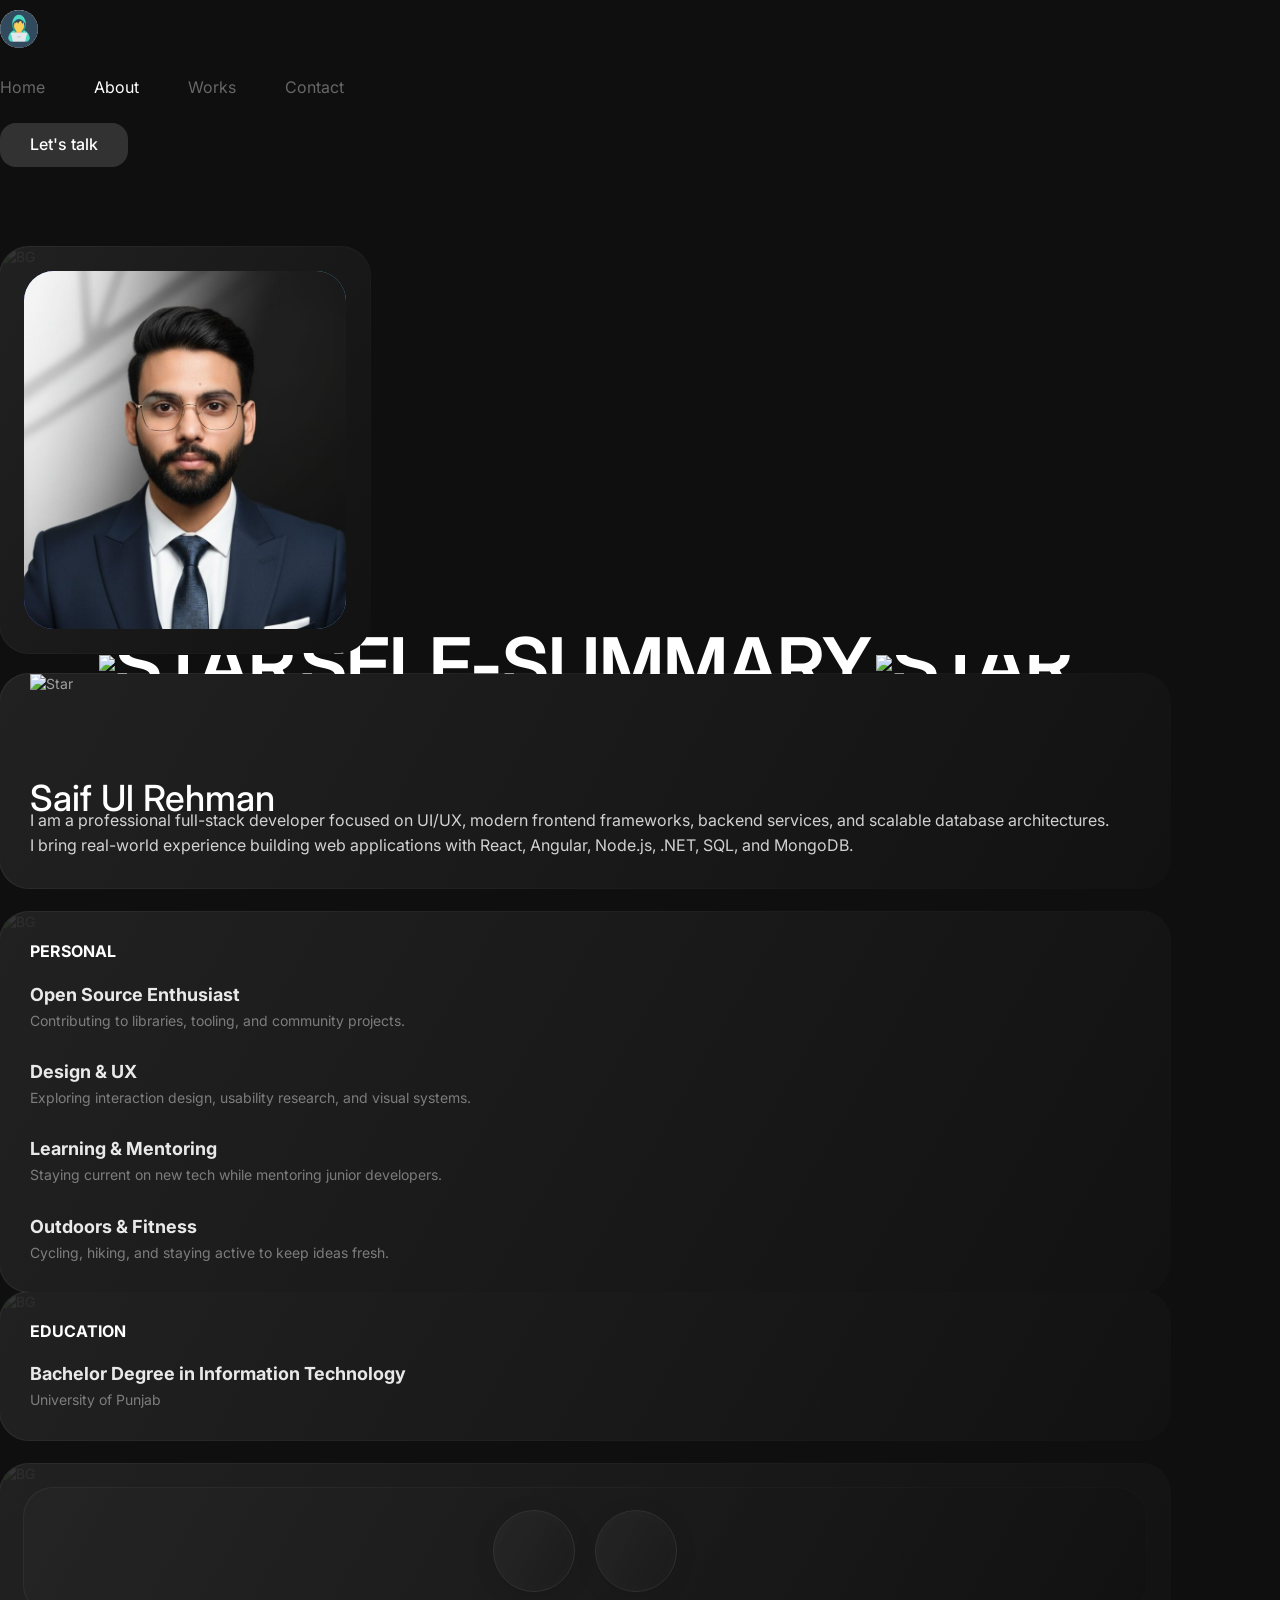
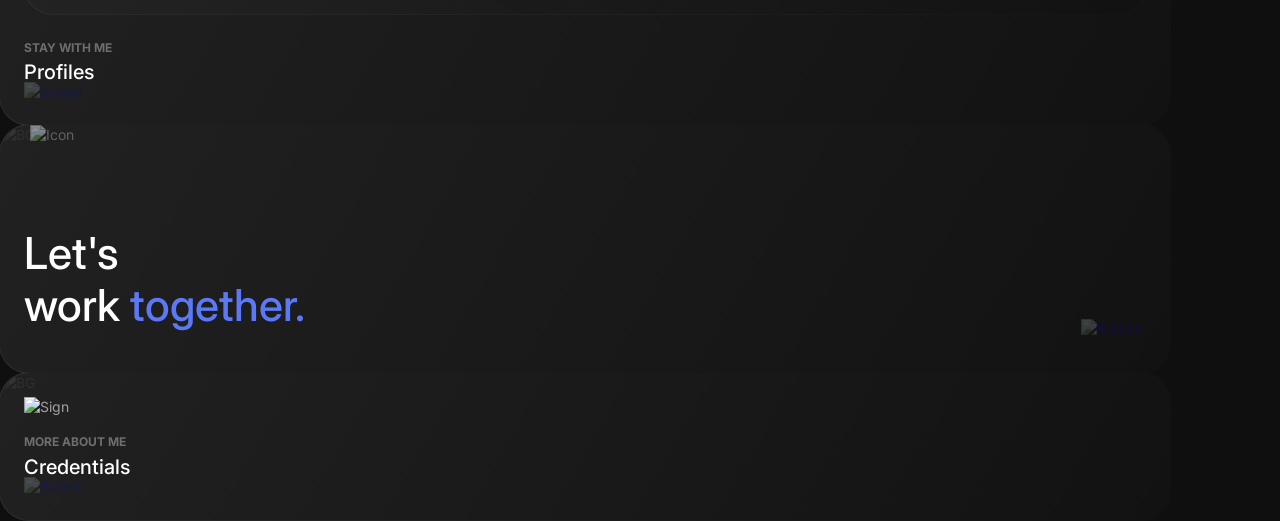
==== about.html @ c27de616 "initial" ====
<!DOCTYPE html>
<html lang="en">

<!-- Mirrored from wpriverthemes.com/landing/gridx-html/about.html by HTTrack Website Copier/3.x [XR&CO'2014], Mon, 02 Feb 2026 19:20:03 GMT -->
<head>
    <meta charset="UTF-8">
    <meta http-equiv="X-UA-Compatible" content="IE=edge">
    <meta name="viewport" content="width=device-width, initial-scale=1.0">
    <title>Gridx - Personal Portfolio HTML Template</title>

    <!-- Fonts -->
    <link rel="preconnect" href="https://fonts.googleapis.com/">
    <link rel="preconnect" href="https://fonts.gstatic.com/" crossorigin>
    <link href="https://fonts.googleapis.com/css2?family=Inter:wght@100;200;300;400;500;600;700;800&amp;display=swap" rel="stylesheet">

    <link rel="stylesheet" href="../../../cdn.jsdelivr.net/gh/iconoir-icons/iconoir%40main/css/iconoir.css">

    <link rel="stylesheet" href="assets/css/bootstrap.min.css">
    <link rel="stylesheet" href="assets/css/aos.css">

    <link rel="stylesheet" href="assets/css/style.css">
</head>
<body>

    <main class="main-aboutpage">

        <!-- Header -->
        <header class="header-area">
            <div class="container">
                <div class="gx-row d-flex align-items-center justify-content-between">
                         <a href="index.html" class="logo">
                        <img src="assets/images/hacker.jpg" style="height: 38px ;width: 38px; border-radius: 50%;" alt="Logo">
                    </a>

                    <nav class="navbar">
                        <ul class="menu">
                            <li><a href="index.html">Home</a></li>
                            <li class="active"><a href="about.html">About</a></li>
                            <li><a href="works.html">Works</a></li>
                            <li><a href="contact.html">Contact</a></li>
                        </ul>
                        <a href="contact.html" class="theme-btn">Let's talk</a>
                    </nav>

                    <a href="contact.html" class="theme-btn">Let's talk</a>

                    <div class="show-menu">
                        <span></span>
                        <span></span>
                        <span></span>
                    </div>
                </div>
            </div>
        </header>

        <!-- About -->
        <section class="about-area">
            <div class="container">
                <div class="d-flex about-me-wrap align-items-start gap-24">
                    <div data-aos="zoom-in">
                        <div class="about-image-box shadow-box">
                            <img src="assets/images/bg1.png" alt="BG" class="bg-img">
                            <div class="image-inner">
                                <img src="assets/images/WhatsApp Image 2026-01-04 at 11.08.09 PM.jpeg" alt="About Me">
                            </div>
                        </div>
                    </div>

                    <div class="about-details" data-aos="zoom-in">
                        <h1 class="section-heading" data-aos="fade-up"><img src="assets/images/star-2.png" alt="Star"> Self-summary <img src="assets/images/star-2.png" alt="Star"></h1>
                        <div class="about-details-inner shadow-box">
                            <img src="assets/images/icon2.png" alt="Star">
                            <h1>Saif Ul Rehman</h1>
                            <p>I am a professional full-stack developer focused on UI/UX, modern frontend frameworks, backend services, and scalable database architectures. I bring real-world experience building web applications with React, Angular, Node.js, .NET, SQL, and MongoDB.</p>
                        </div>

                    </div>
                </div>

                <div class="row mt-24">
                    <div class="col-md-6" data-aos="zoom-in">
                        <div class="about-edc-exp about-personal shadow-box">
                            <img src="assets/images/bg1.png" alt="BG" class="bg-img">
                            <h3>PERSONAL</h3>

                            <ul>
                                <li>
                                    <h2>Open Source Enthusiast</h2>
                                    <p class="type">Contributing to libraries, tooling, and community projects.</p>
                                </li>
                                <li>
                                    <h2>Design &amp; UX</h2>
                                    <p class="type">Exploring interaction design, usability research, and visual systems.</p>
                                </li>
                                <li>
                                    <h2>Learning &amp; Mentoring</h2>
                                    <p class="type">Staying current on new tech while mentoring junior developers.</p>
                                </li>
                                <li>
                                    <h2>Outdoors &amp; Fitness</h2>
                                    <p class="type">Cycling, hiking, and staying active to keep ideas fresh.</p>
                                </li>
                            </ul>
                        </div>
                    </div>
                    <div class="col-md-6" data-aos="zoom-in">
                        <div class="about-edc-exp about-education shadow-box">
                            <img src="assets/images/bg1.png" alt="BG" class="bg-img">
                            <h3>EDUCATION</h3>

                            <ul>
                                <li>
                                    <h2>Bachelor Degree in Information Technology</h2>
                                    <p class="type">University of Punjab</p>
                                </li>
                                
                            </ul>
                        </div>
                    </div>
                </div>

                <div class="row mt-24">
                    <div class="col-md-12">
                        <div class="d-flex profile-contact-credentials-wrap gap-24">

                           <div data-aos="zoom-in">
                                <div class="about-profile-box info-box shadow-box h-full">
                                    <img src="assets/images/bg1.png" alt="BG" class="bg-img">
                                    <div class="inner-profile-icons shadow-box">
                                        <a href="https://www.linkedin.com/in/saif-ul-rehman777/" target="_blank" rel="noopener noreferrer" aria-label="LinkedIn">
                                            <i class="iconoir-linkedin"></i>
                                        </a>
                                        <a href="https://github.com/saifulrehman" target="_blank" rel="noopener noreferrer" aria-label="GitHub">
                                            <i class="iconoir-github"></i>
                                        </a>
                                    </div>
                                    <div class="d-flex align-items-center justify-content-between">
                                        <div class="infos">
                                            <h4>Stay with me</h4>
                                            <h1>Profiles</h1>
                                        </div>
    
                                        <a href="contact.html" class="about-btn">
                                            <img src="assets/images/icon.svg" alt="Button">
                                        </a>
    
                                    </div>
                                </div>
                            </div>

                            <div data-aos="zoom-in" class="flex-1">
                                <div class="about-contact-box info-box shadow-box">
                                    <a class="overlay-link" href="contact.html"></a>
                                    <img src="assets/images/bg1.png" alt="BG" class="bg-img">
                                    <img src="assets/images/icon2.png" alt="Icon" class="star-icon">
                                    <h1>Let's <br>work <span>together.</span></h1>
                                    <a href="contact.html" class="about-btn">
                                        <img src="assets/images/icon.svg" alt="Button">
                                    </a>
                                </div>
                            </div>

                            <div data-aos="zoom-in" class="h-full">
                                <div class="about-crenditials-box info-box shadow-box">
                                    <a class="overlay-link" href="credentials.html"></a>
                                    <img src="assets/images/bg1.png" alt="BG" class="bg-img">
                                    <img src="assets/images/sign.png" alt="Sign">
                                    <div class="d-flex align-items-center justify-content-between">
                                        <div class="infos">
                                            <h4>more about me</h4>
                                            <h1>Credentials</h1>
                                        </div>
    
                                        <a href="credentials.html" class="about-btn">
                                            <img src="assets/images/icon.svg" alt="Button">
                                        </a>
    
                                    </div>
                                </div>
                            </div>

                        </div>
                    </div>
                </div>
            </div>
        </section>
    </main>
    

    <script src="assets/js/jquery-3.6.4.js"></script>
    <script src="assets/js/bootstrap.bundle.min.js"></script>
    <script src="assets/js/aos.js"></script>
    <script src="assets/js/main.js"></script>
</body>
</html>
---- assets/css/style.css ----
/* 
    -- Table of Content --

    * # Preloader
    * # Margin
    * # InfoBox
    * # Breadcrumb
    * # Header
    * # About
    * # Project
    * # Project Details
    * # Credentials
    * # Service
    * # Blog
    * # Contact
    * # Footer
    * Responsive

*/
:root {
    --primary_color: #5B78F6;
    --dark: #323232;
}
*,*::before,*::after {
    margin: 0;
    padding: 0;
    box-sizing: border-box;
}

body {
    font-family: 'Inter', sans-serif;
    font-size: 14px;
    scroll-behavior: smooth;
    color: #9f9f9f;
    background: #0F0F0F;
    line-height: 19.2px;
}
img {
    max-width: 100%;
}
a {
    text-decoration: none;
}
.text-right {
    text-align: right;
}
.container {
    max-width: 1170px;
}

.gap-24 {
    gap: 24px;
}
.h-full {
    height: 100%;
}

/* # Preloader */
.preloader {
    position: fixed;
    top: 0;
    right: 0;
    bottom: 0;
    left: 0;
    background-color: #111;
    transform-origin: bottom;
    z-index: 111111
}

.preloader .black_wall {
    height: 100%;
    background-color: #222;
    transform-origin: top;
    animation: preloader_slide 0.5s ease-in-out 0s 1 normal both
}

.preloader .loader {
    width: 100%;
    height: 3px;
    position: absolute;
    border-radius: 2px;
    top: 0;
    right: 0;
    left: 0;
    margin: auto;
    background-color: var(--primary_color);
    transform-origin: left;
    animation: loader_running 3s ease-in-out 1s infinite normal both
}

.preloader.off {
    animation: preloader_slide 0.5s ease-in-out 0s 1 reverse both
}



/* # Margin */
.mt-24 {
    margin-top: 24px;
}
.mb-24 {
    margin-bottom: 24px;
}

ul,
ol {
    list-style: none;
    margin: 0;
    padding: 0;
}
.flex-1 {
    flex: 1;
}
.theme-btn {
    background: var(--dark);
    color: #fff;
    display: inline-block;
    transition: .3s;
    border-radius: 16px;
    font-size: 16px;
    font-weight: 500;
    padding: 12px 30px;
}
.theme-btn:hover {
    background: #fff;
    color: var(--dark);
}
.shadow-box {
    position: relative;
    border-radius: 30px;
    background: #0F0F0F;
}
.shadow-box::after {
    content: '';
    position: absolute;
    left: 0;
    top: 0;
    top: 0;
    right: 0;
    bottom: 0;
    left: 0;
    /* background: linear-gradient(to right, rgb(255 255 255 / 15%), rgb(255 255 255 / 1%)); */
    background: linear-gradient(120deg, rgb(255 255 255 / 12%), rgb(255 255 255 / 1%));
    content: '';
    z-index: -1;
    border-radius: 30px;
    margin: -1px;

}
.service-area .service-content-wrap .service-content-inner .service-item::before,
.shadow-box::before {
    content: '';
    position: absolute;
    left: 0;
    top: 0;
    width: 100%;
    height: 100%;
    z-index: 1;
    background: linear-gradient(120deg, rgba(255,255,255,0.3), rgba(255,255,255,0.05));
    border-radius: 30px;
    opacity: 0.25;
}
.shadow-box * {
    z-index: 2;
    position: relative;
}
.section-heading {
    color: #ffffff;
    font-size: 74px;
    font-weight: 600;
    text-transform: uppercase;
    letter-spacing: -01px;
    display: flex;
    align-items: center;
    gap: 5px;
    margin-top: 2px;
    justify-content: center;
}
.section-heading img {
    display: block;
}


/* # InfoBox */
.info-box {
    padding: 24px;
}
.credential-area .credential-sidebar .overlay-link,
.contact-area .contact-form .overlay-link,
.project-details-wrap .project-about-2 .overlay-link,
.project-details-wrap .project-infos-wrap .overlay-link,
.projects-area .project-item .overlay-link,
.about-area .about-edc-exp .overlay-link,
.about-area .about-image-box .overlay-link,
.about-area .about-me-box .overlay-link,
.info-box .overlay-link {
    left: 0;
    top: 0;
    border-radius: 30px;
    width: 100%;
    height: 100%;
    opacity: 0;
    position: absolute;
    z-index: 9;
    
}
.credential-area .credential-sidebar .bg-img,
.contact-area .contact-form .bg-img,
.project-details-wrap .project-about-2 .bg-img,
.project-details-wrap .project-infos-wrap .bg-img,
.projects-area .project-item .bg-img,
.about-area .about-edc-exp .bg-img,
.about-area .about-image-box .bg-img,
.about-area .about-me-box .bg-img,
.info-box .bg-img {
    opacity: 0.1;
    position: absolute;
    left: 0;
    top: 0;
    border-radius: 30px;
    width: 100%;
    height: 100%;
    object-fit: cover;
}
.info-box > img {
    display: block;
    margin: auto auto 16px auto;
}
.info-box .infos h4 {
    color: #BCBCBC;
    font-size: 12px;
    opacity: 0.5;
    margin-bottom: 6px;
    text-transform: uppercase;
    margin-top: 8px;
}
.info-box .infos h1 {
    font-size: 20px;
    color: #ffffff;
    font-weight: 500;
}
.info-box .about-btn {
    opacity: 0.2;
    transition: .3s;
    display: inline-block;
}
.info-box:hover .about-btn {
    opacity: 1;
}
.info-box .inner-profile-icons {
    display: flex;
    align-items: center;
    justify-content: center;
    gap: 20px;
    padding: 22px;
    margin-bottom: 16px;
}
.info-box .inner-profile-icons.shadow-box:before {
    opacity: 0.1;
}
.info-box .inner-profile-icons.shadow-box:after {
    opacity: 0.5;
}
.info-box .inner-profile-icons a {
    width: 82px;
    height: 82px;
    display: flex;
    align-items: center;
    justify-content: center;
    border-radius: 50%;
    position: relative;
    box-shadow: 0 4px 24px -1px rgba(0,0,0,0.1);
    border: 1px solid rgba(255,255,255,0.1);
    color: #fff;
    transition: .3s;
}
.info-box .inner-profile-icons a:hover {
    background: #ffffff;
    color: #0F0F0F;
}
.info-box .inner-profile-icons a:before {
    content: '';
    position: absolute;
    width: 100%;
    height: 100%;
    border-radius: 50%;
    z-index: -1;
    opacity: 0.1;
    background: linear-gradient(120deg, rgba(255,255,255,0.5), rgba(255,255,255,0.1));
    backdrop-filter: blur(40px);
}
.info-box .inner-profile-icons a i {
    font-size: 32px;
}
.info-box.about-services-box .icon-boxes {
    display: flex;
    align-items: center;
    justify-content: center;
    gap: 80px;
    margin-bottom: 56px;
    margin-top: 46px;
}
.info-box.about-services-box .icon-boxes i {
    font-size: 40px;
    color: #ffffff;
}
.info-box.about-client-box .clients .client-item {
    position: relative;
    border-radius: 30px;
    text-align: center;
    flex: 1;
    padding: 42px 30px 42px 30px;
}
.info-box.about-client-box .clients .client-item::before {
    content: '';
    position: absolute;
    left: 0;
    top: 0;
    width: 100%;
    height: 100%;
    z-index: -1;
    opacity: 0.1;
    background: linear-gradient(120deg, rgba(255,255,255,0.3), rgba(255,255,255,0.05));
    border-radius: 30px;
}
.info-box.about-client-box .clients .client-item h1 {
    color: #ffffff;
    font-size: 34px;
    margin-bottom: 17px;
    line-height: 1.2;
    letter-spacing: -1px;
}
.info-box.about-client-box .clients .client-item p {
    font-size: 12px;
    color: #BCBCBC;
    opacity: 0.5;
    margin: 0;
    text-transform: uppercase;
}
.info-box.about-contact-box {
    padding-bottom: 42px;
    padding-top: 83px;
}
.info-box.about-contact-box h1 {
    font-size: 44px;
    line-height: 52px;
    font-weight: 500;
    color: #fff;
    margin: 0;
}
.info-box.about-contact-box h1 span {
    color: var(--primary_color);
}
.info-box.about-contact-box .about-btn {
    position: absolute;
    display: block;
    right: 30px;
    bottom: 35px;
    opacity: 0.2;
    transition: .3s;
}
.info-box.about-contact-box:hover .about-btn {
    opacity: 1;
}
.info-box.about-contact-box .star-icon {
    position: absolute;
    left: 30px;
    top: 0;
    opacity: 0.5;
    margin: 0;
}
.info-box.about-profile-box,
.info-box.about-blog-box {
    display: flex;
    flex-direction: column;
    justify-content: space-between;
}



/* # Breadcrumb */
.breadcrumb-area  {
    padding-top: 77px;
}
.breadcrumb-area .breadcrumb-content p {
    color: #BCBCBC;
    opacity: 0.7;
    margin-bottom: 24px;
}
.breadcrumb-area .breadcrumb-content .section-heading {
    font-size: 56px;
    position: relative;
    display: block;
    margin-bottom: 30px;
}
.breadcrumb-area .breadcrumb-content .section-heading img {
    display: initial;
}



/* # Header */
.header-area{
    margin-top: 10px;
}

.header-area .logo {
    display: inline-block;
    z-index: 16;
}
.header-area .logo img {
    display: block;
}
.header-area .navbar {
    margin: 0;
    padding: 0;
}
.header-area .navbar .theme-btn {
    display: none;
}
.header-area .navbar .menu {
    display: flex;
    align-items: center;
    gap: 49px;
    margin: 0;
    padding: 0;
}
.header-area .navbar .menu li a {
    font-size: 16px;
    color: #676767;
    transition: .3s;
    display: block;
    padding: 26px 0px;
}
.header-area .navbar .menu li.active a,
.header-area .navbar .menu li a:hover {
    color: #ffffff;
}
.header-area .show-menu {
    display: none;
    color: #fff;
    font-size: 25px;
    cursor: pointer;
    width: 25px;
    height: 18px;
    flex-direction: column;
    justify-content: space-between;
    z-index: 16;
}
.header-area .show-menu span {
    width: 100%;
    height: 1px;
    background: #fff;
    display: block;
    transition: .4s;
}
.header-area .show-menu.active span:first-child {
    transform: translate3d(0px, 6px, 0px) scale(1, 1) rotate(45deg) scale(1, 1);
}
.header-area .show-menu span:last-child {
    transform-origin: left;
}
.header-area .show-menu.active span:last-child {
    transform: translate3d(4px, -2px, 0px) scale(1, 1) rotate(-45deg) scale(1, 1);
}
.header-area .show-menu.active span:nth-child(2) {
    transform: scale(0);
}



/* # About */
.about-area {
    padding-top: 80px;
}
.about-area .about-me-box {
    position: relative;
    padding: 50px 46px;
    display: flex;
    align-items: flex-start;
    gap: 30px;
}
.about-area .about-me-box .img-box {
    width: 224px;
    height: 224px;
    position: relative;
    overflow: hidden;
    background: linear-gradient(90deg, #3C58E3 -15%, #C2EBFF 58%, #5AB5E2 97%);
    border-radius: 30px 0 30px 0;
    flex: none;
}
.about-area .about-me-box .img-box img {
    display: block;
    height: 100%;
    object-fit: cover;
    width: 100%;
}
.about-area .about-me-box .infos {
    padding-top: 30px;
    position: initial;
}
.about-area .about-me-box .infos h4 {
    color: #BCBCBC;
    opacity: 0.7;
    font-size: 14px;
    letter-spacing: 0.3px;
    margin-bottom: 3px;
}
.about-area .about-me-box .infos h1 {
    font-size: 36px;
    line-height: 40px;
    color: #fff;
    font-weight: 500;
    margin-bottom: 12px;
}
.about-area .about-me-box .infos p {
    letter-spacing: 0.3px;
    margin: 0;
}
.about-area .about-me-box .infos .about-btn {
    display: block;
    position: absolute;
    right: 30px;
    bottom: 30px;
    opacity: 0.2;
    transition: .3s;
}
.about-area .about-me-box:hover .infos .about-btn {
    opacity: 1;
}
.about-area .about-credentials-wrap .banner {
    padding: 17px 25px;
    margin-bottom: 24px;
}
.marquee {
    position: relative;
    width: 100%;
    max-width: 100%;
    height: 19px;
    overflow-x: hidden;
}

.marquee div {
    
    position: absolute;
    white-space: nowrap;
    will-change: transform;
    font-size: 12px;

    animation: marquee 8s linear infinite;
}

.about-area .about-credentials-wrap .banner .marquee b {
    color: #fff;
    font-weight: 400;
}
.about-area .about-credentials-wrap .banner .marquee img {
    display: inline-block;
    margin: 0 5px;
}
.about-area .about-credentials-wrap > .gx-row > * {
    flex: 1;
    width: 50%;
}

.about-area .about-image-box {
    width: 370px;
    flex: none;
    padding: 24px;
    border-radius: 30px;
}
.about-area .about-image-box .image-inner {
    background: linear-gradient(90deg, #3C58E3 -15%, #C2EBFF 58%, #5AB5E2 97%);
    border-radius: 30px;
}
.about-area .about-image-box img {
    display: block;
    border-radius: 30px;
}
.about-area .about-details {
    flex: 1;
}
.about-area .about-details .about-details-inner {
    padding: 115px 60px 30px 30px;
    position: relative;
}
.about-area .about-details .about-details-inner img {
    position: absolute;
    left: 30px;
    top: 0;
}
.about-area .about-details .about-details-inner h1 {
    color: #ffffff;
    font-size: 36px;
    font-weight: 500;
}
.about-area .about-details .about-details-inner p {
    color: #FFFFFF;
    opacity: 0.8;
    line-height: 25px;
    margin: 0;
    font-size: 16px;
}
.about-area .about-edc-exp {
    padding: 30px;
}
.about-area .about-edc-exp h3 {
    font-size: 16px;
    text-transform: uppercase;
    color: #fff;
    margin-bottom: 23px;
}
.about-area .about-edc-exp ul li + li {
    margin-top: 32px;
}
.about-area .about-edc-exp ul li .date {
    color: #BCBCBC;
    opacity: 0.6;
    font-size: 16px;
    font-weight: 500;
    margin-bottom: 12px;
}
.about-area .about-edc-exp ul li h2 {
    font-size: 18px;
    color: #fff;
    opacity: 0.9;
    margin-bottom: 7px;
}
.about-area .about-edc-exp ul li .type {
    color: #BCBCBC;
    font-size: 14px;
    opacity: 0.6;
    font-weight: 400;
    margin: 0;
}

.main-aboutpage .about-area .about-contact-box {
    padding-top: 102px;
}



/* # Project */
.projects-area {
    padding-top: 65px;
}
.projects-area .container > .section-heading {
    display: none;
}
.projects-area .section-heading {
    justify-content: center;
    margin-bottom: 15px;
}
.projects-area .project-item {
    margin-bottom: 24px;
    padding: 16px 16px 26px 16px;
}
.projects-area .project-item .project-img {
    border-radius: 30px;
    margin-bottom: 13px;
}
.projects-area .project-item .project-img img {
    display: block;
    border-radius: 30px;
}
.projects-area .project-item .project-info p {
    color: #BCBCBC;
    opacity: 0.5;
    font-size: 14px;
    text-transform: uppercase;
    margin-bottom: 2px;
    margin-top: 5px;
}
.projects-area .project-item .project-info h1 {
    font-size: 22px;
    color: #ffffff;
    opacity: 0.9;
    font-weight: 500;
    margin: 0;
}
.projects-area .project-item .project-btn {
    opacity: 0.2;
    transition: .3s;
    display: inline-block;
}
.projects-area .project-item:hover .project-btn {
    opacity: 1;
}



/* # Project Details */
.project-details-wrap .project-details-img {
    height: 550px;
    position: relative;
    margin-bottom: 50px;
}
.project-details-wrap .project-details-img img {
    width: 100%;
    height: 100%;
    object-fit: cover;
    display: block;
}
.project-details-wrap .project-infos-wrap {
    position: relative;
    gap: 100px;
    padding: 36px;
}
.project-details-wrap .project-infos-wrap img {
    position: absolute;
    left: 50%;
    top: 0;
    transform: translateX(-50%);
}
.project-details-wrap .project-infos-wrap .bg-img {
    transform: translateX(0);
}
.project-details-wrap .project-infos-wrap .project-details-info {
    position: relative;
    padding: 24px;
}

.project-details-wrap .project-about-2 .left-details:before,
.project-details-wrap .project-infos-wrap .project-details-info::before {
    content: '';
    position: absolute;
    left: 0;
    top: 0;
    width: 100%;
    height: 100%;
    z-index: -1;
    opacity: 0.1;
    background: linear-gradient(120deg, rgba(255,255,255,0.3), rgba(255,255,255,0.05));
    border-radius: 30px;
}
.project-details-wrap .project-infos-wrap .project-details-info p {
    color: #FFFFFF;
    opacity: 0.8;
    font-size: 16px;
    line-height: 1.56;
    margin-bottom: 20px;
}
.project-details-wrap .project-infos-wrap .project-details-info p:last-child {
    margin-bottom: 0;
}
.project-details-wrap .project-infos-wrap .project-details-info h3 {
    color: #BCBCBC;
    opacity: 0.5;
    font-size: 18px;
    text-transform: uppercase;
    font-weight: 500;
    letter-spacing: -0.1px;
    margin-bottom: 13px;
}
.project-details-wrap .project-details-2-img {
    height: 400px;
    border-radius: 30px;
}
.project-details-wrap .project-details-3-img img,
.project-details-wrap .project-details-2-img img {
    display: block;
    object-fit: cover;
    width: 100%;
    height: 100%;
    border-radius: 30px;
}
.project-details-wrap .project-details-3-img {
    height: 480px;
    position: relative;
    border-radius: 30px;
}
.project-details-wrap .project-about-2 {
    padding: 36px;
    gap: 80px;
}
.project-details-wrap .project-about-2 .left-details {
    position: relative;
    flex: none;
    padding: 30px 54px;
    width: 290px;
}
.project-details-wrap .project-about-2 .left-details img {
    position: absolute;
    right: 40px;
    top: 0;
}
.project-details-wrap .project-about-2 .left-details ul li + li {
    margin-top: 27px;
}
.project-details-wrap .project-about-2 .left-details ul li p {
    color: #BCBCBC;
    font-size: 18px;
    opacity: 0.6;
    margin-bottom: 10px;
}
.project-details-wrap .project-about-2 .left-details ul li h4 {
    color: #FFFFFF;
    opacity: 0.9;
    font-size: 18px;
    margin: 0;
}
.project-details-wrap .project-about-2 .right-details h3 {
    font-size: 18px;
    color: #BCBCBC;
    opacity: 0.5;
    margin-bottom: 17px;
}
.project-details-wrap .project-about-2 .right-details p {
    font-size: 16px;
    color: #fff;
    opacity: 0.8;
    line-height: 1.56;
    margin-bottom: 26px;
}
.project-details-wrap .project-about-2 .right-details p:last-child {
    margin-bottom: 0;
}
.project-details-wrap .big-btn {
    margin-top: 100px;
    color: #fff;
    font-size: 44px;
    opacity: 0.9;
    display: block;
    line-height: 1.2;
    padding: 38px 57px;
    transition: .3s;
}
.project-details-wrap .big-btn:hover {
    background: #ffffff;
    color: #0F0F0F;
}



/* # Credentials */
.credential-area {
    padding-top: 80px;
}
.credential-area .gx-row {
    gap: 80px;
}
.credential-area .credential-sidebar {
    width: 370px;
    flex: none;
    position: sticky;
    top: 15%;
}
.credential-area .credential-sidebar .shadow-box {
    padding: 24px 24px 34px 24px;

}
.credential-area .credential-sidebar::after {
    opacity: 0.25;
}
.credential-area .credential-sidebar .img-box {
    background: linear-gradient(90deg, #3C58E3 -15%, #C2EBFF 58%, #5AB5E2 97%);
    border-radius: 30px;
    margin-bottom: 40px;
}
.credential-area .credential-sidebar .img-box img {
    display: block;
    margin: auto;
    border-radius: 30px;
}
.credential-area .credential-sidebar p {
    color: #BCBCBC;
    opacity: 0.5;
    font-size: 16px;
    margin-bottom: 34px;
}
.credential-area .credential-sidebar h2 {
    color: #ffffff;
    font-weight: 500;
    font-size: 26px;
}
.credential-area .credential-sidebar .social-links {
    gap: 10px;
    margin-bottom: 36px;
}
.credential-area .credential-sidebar .social-links li a {
    width: 50px;
    height: 50px;
    border-radius: 50%;
    display: block;
    line-height: 55px;
    color: #fff;
    font-size: 20px;
    border: 1px solid rgba(255,255,255,0.05);
    background: linear-gradient(120deg, rgba(255,255,255,0.1), rgba(255,255,255,0.01));
    transition: .3s;
}
.credential-area .credential-sidebar .social-links li a:hover {
    background: #ffffff;
    color: #0F0F0F;
}
.credential-area .credential-sidebar .theme-btn {
    width: 100%;
}


.credential-area .credential-content .credential-about {
    padding-bottom: 110px;
}
.credential-area .credential-edc-exp h2,
.credential-area .credential-content .credential-about h2 {
    color: #fff;
    font-size: 18px;
    text-transform: uppercase;
}
.credential-area .credential-content .credential-about h2 {
    margin-bottom: 37px;
}
.credential-area .credential-content .credential-about p {
    font-size: 16px;
    color: #fff;
    opacity: 0.8;
    line-height: 1.56;
    margin-bottom: 30px;
}
.credential-area .credential-content .credential-about p:last-child {
    margin-bottom: 0;
}
.credential-area .credential-experience,
.credential-area .credential-education {
    margin-bottom: 85px;
}
.credential-area .credential-edc-exp h2 {
    margin-bottom: 22px;
}
.credential-area .credential-edc-exp .credential-edc-exp-item + .credential-edc-exp-item {
    margin-top: 58px;
}
.credential-area .credential-edc-exp .credential-edc-exp-item h4 {
    color: #BCBCBC;
    opacity: 0.6;
    font-size: 16px;
    font-weight: 500;
}
.credential-area .credential-edc-exp .credential-edc-exp-item h3 {
    font-size: 18px;
    color: var(--primary_color);
}
.credential-area .credential-edc-exp .credential-edc-exp-item h5 {
    font-size: 14px;
    color: #BCBCBC;
    opacity: 0.6;
    font-weight: 400;
}
.credential-area .credential-edc-exp .credential-edc-exp-item p {
    margin: 0;
    font-size: 16px;
    color: #FFFFFF;
    opacity: 0.8;
    line-height: 1.56;
}
.credential-area .skills-wrap h2 {
    font-size: 18px;
    color: #fff;
    text-transform: uppercase;
    margin-bottom: 19px;
}
.credential-area .skills-wrap .skill-items {
    grid-template-columns: 1fr 1fr;
}
.credential-area .skills-wrap .skill-item {
    width: 50%;
}
.credential-area .skills-wrap .skill-item .percent {
    color: #BCBCBC;
    opacity: 0.6;
    display: block;
    font-weight: 500;
    margin-bottom: 9px;
}
.credential-area .skills-wrap .skill-item .name {
    color: #FFFFFF;
    opacity: 0.9;
    font-size: 18px;
    margin-bottom: 4px;
}
.credential-area .skills-wrap .skill-item p {
    color: #BCBCBC;
    opacity: 0.6;
    font-size: 14px;
    margin: 0;
}
.credential-area .awards-wrap {
    padding-top: 100px;
}
.credential-area .awards-wrap.skills-wrap .skill-items {
    grid-template-columns: 1fr;
}
.credential-area .awards-wrap.skills-wrap .skill-item {
    width: 100%;
}



/* # Service */
.service-area {
    padding-top: 87px;
}
.service-area .container > .section-heading {
    display: none;
}
.service-area .service-sidebar {
    height: 100%;
}
.service-area .service-sidebar .service-sidebar-inner {
    height: 100%;
    padding: 91px 24px 90px 60px;
}
.service-area .service-sidebar .service-sidebar-inner ul {
    display: flex;
    flex-direction: column;
    height: 100%;
    justify-content: space-between;
}
.service-area .service-sidebar .service-sidebar-inner ul li {
    font-size: 16px;
    line-height: 16.8px;
    letter-spacing: -1%;
    font-weight: 400;
    color: #ffffff;
    display: flex;
    align-items: center;
    gap: 50px;
}
.service-area .service-sidebar .service-sidebar-inner ul li i {
    color: #ffffff;
    font-size: 30px;
    display: block;
}
.service-area .service-content-wrap .service-content-inner {
    padding: 27px 30px;
}
.service-area .service-content-wrap .service-content-inner .service-items {
    display: flex;
    flex-wrap: wrap;
    gap: 24px;
    justify-content: space-between;
}
.service-area .service-content-wrap .service-content-inner .service-item {
    width: calc(50% - 12px);
    padding: 24px 47px 59px 30px;
}
.service-area .service-content-wrap .service-content-inner .service-item h3 {
    color: #BCBCBC;
    font-size: 15px;
    font-weight: 500;
    opacity: 0.56;
    text-transform: uppercase;
    letter-spacing: -1%;
}
.service-area .service-content-wrap .service-content-inner .service-item p {
    color: #ffffff;
    opacity: 0.8;
    line-height: 25px;
    font-size: 14px;
    margin: 0;
}
.service-area .profile-contact-credentials-wrap .about-contact-box {
    height: 100%;
    padding-top: 102px;
}



/* # Blog */
.blog-area {
    padding-top: 130px;
}
.blog-sidebar .blog-sidebar-inner .blog-sidebar-widget {
    margin-bottom: 40px;
}
.blog-sidebar .blog-sidebar-inner .blog-sidebar-widget .blog-sidebar-widget-inner {
    padding: 46px 30px 62px 30px;
}
.blog-sidebar .blog-sidebar-inner .search-widget .blog-sidebar-widget-inner {
    padding: 0;
}
.blog-sidebar .blog-sidebar-inner .search-widget form {
    position: relative;
    border-radius: 30px;
}
.blog-sidebar .blog-sidebar-inner .search-widget form::before,
.blog-sidebar .blog-sidebar-inner .search-widget form::after {
    border-radius: 30px;
}
.blog-sidebar .blog-sidebar-inner .search-widget form input {
    width: 100%;
    border: none;
    background: transparent;
    padding: 19px 20px;
    border-radius: 30px;
    color: #ffffff;
}
.blog-sidebar .blog-sidebar-inner .search-widget form input:focus {
    outline: none;
    box-shadow: none;
}
.blog-sidebar .blog-sidebar-inner .search-widget form .theme-btn {
    border: none;
    border-radius: 30px;
    position: absolute;
    right: 6px;
    top: 6px;
}
.blog-sidebar .blog-sidebar-inner .categories-widget ul li,
.blog-sidebar .blog-sidebar-inner .recent-post-widget ul li {
    display: block;
    margin-bottom: 24px;
}
.blog-sidebar .blog-sidebar-inner .categories-widget ul li:last-child,
.blog-sidebar .blog-sidebar-inner .recent-post-widget ul li:last-child {
    margin-bottom: 0;
}
.blog-sidebar .blog-sidebar-inner .categories-widget ul li a,
.blog-sidebar .blog-sidebar-inner .recent-post-widget ul li a {
    display: block;
    line-height: 25px;
    font-size: 16px;
    color: #ffffff;
    opacity: 0.8;
}
.blog-sidebar .blog-sidebar-inner .blog-sidebar-widget h3 {
    color: #BCBCBC;
    opacity: 0.5;
    font-size: 18px;
    text-transform: uppercase;
    margin-bottom: 30px;
}
.blog-details-area .blog-details-content .tags,
.blog-sidebar .blog-sidebar-inner .tags-widget ul {
    display: flex;
    flex-wrap: wrap;
    gap: 10px;
}
.blog-details-area .blog-details-content .tags a,
.blog-sidebar .blog-sidebar-inner .tags-widget ul li a {
    padding: 10px 22px;
    font-size: 14px;
    font-weight: 400;
}


.blog-area .blog-items {
    padding-right: 85px;
}
.blog-area .blog-items .blog-item + .blog-item {
    margin-top: 70px;
}
.blog-area .blog-items .blog-item .img-box {
    height: 400px;
    position: relative;
    margin-bottom: 70px;
}
.blog-area .blog-items .blog-item .img-box img {
    display: block;
    width: 100%;
    height: 100%;
    object-fit: cover;
}
.blog-details-area .blog-details-content .meta,
.blog-area .blog-items .blog-item .content .meta {
    display: block;
    color: var(--primary_color);
    font-size: 16px;
    letter-spacing: -1%;
    font-weight: 400;
    line-height: 16.8px;
    margin-bottom: 10px;
}
.blog-details-area .blog-details-content h1,
.blog-area .blog-items .blog-item .content h1 {
    font-size: 24px;
    line-height: 26.8px;
    text-transform: uppercase;
    margin-bottom: 24px;
}
.blog-area .blog-items .blog-item .content h1 a {
    color: #ffffff;
}
.blog-details-area .blog-details-content p,
.blog-area .blog-items .blog-item .content p {
    font-size: 16px;
    line-height: 25px;
    color: #ffffff;
    opacity: 0.8;
    font-weight: 400;
    margin-bottom: 30px;
}


.blog-details-area {
    padding-top: 130px;
}
.blog-details-area .blog-details-content {
    padding-right: 85px;
}
.blog-details-area .blog-details-content .img-box {
    margin-bottom: 70px;
}
.blog-details-area .blog-details-content .img-box img {
    display: block;
    width: 100%;
}
.blog-details-area .blog-details-content h1 {
    color: #ffffff;
}
.blog-details-area .blog-details-content .list {
    margin-bottom: 30px;
}
.blog-details-area .blog-details-content .list li {
    color: #898989;
    font-size: 16px;
    line-height: 25px;
    margin-bottom: 24px;
}
.blog-details-area .blog-details-content .list li:last-child {
    margin-bottom: 0;
}
.blog-details-area .blog-details-content .comments-and-form-wrap {
    margin-top: 70px;
}
.blog-details-area .blog-details-content .comments-and-form-wrap .comments-and-form-wrap-inner {
    padding: 40px 30px 40px 30px;
}
.blog-details-area .blog-details-content .comments-and-form-wrap h2 {
    font-size: 24px;
    line-height: 26.8px;
    color: #ffffff;
    letter-spacing: -1%;
    margin-bottom: 40px;
}
.blog-details-area .blog-details-content .comments-and-form-wrap .comments .comment-list {
    display: flex;
    align-items: flex-start;
    gap: 40px;
    padding-bottom: 40px;
    margin-bottom: 40px;
    border-bottom: 1px solid #323232;
}
.blog-details-area .blog-details-content .comments-and-form-wrap .comments .children {
    padding-left: 80px;
}
.blog-details-area .blog-details-content .comments-and-form-wrap .comments .comment-list .comment-avatar {
    width: 100px;
    height: 100px;
    position: relative;
    flex: none;
}
.blog-details-area .blog-details-content .comments-and-form-wrap .comments .comment-list .comment-avatar img {
    display: block;
    width: 100%;
    height: 100%;
    object-fit: cover;
    border-radius: 50px;
}
.blog-details-area .blog-details-content .comments-and-form-wrap .comments .comment-list .comment-body .date {
    line-height: 16.8px;
    color: var(--primary_color);
    letter-spacing: -1%;
    font-size: 16px;
    font-weight: 500;
    display: block;
    margin-bottom: 10px;
}
.blog-details-area .blog-details-content .comments-and-form-wrap .comments .comment-list .comment-body h3 {
    font-size: 24px;
    line-height: 26.8px;
    color: #ffffff;
    letter-spacing: -1%;
}
.blog-details-area .blog-details-content .comments-and-form-wrap .comments .comment-list .comment-body p {
    color: #898989;
    font-size: 16px;
    line-height: 25px;
}
.blog-details-area .blog-details-content .comments-and-form-wrap .comments .comment-list .comment-body .reply-btn {
    padding: 10px 22px;
    font-size: 14px;
}
.blog-details-area .blog-details-content .comments-and-form-wrap .comment-form form .input-group textarea,
.blog-details-area .blog-details-content .comments-and-form-wrap .comment-form form .input-group input {
    width: 100%;
    border: none;
    background: linear-gradient(120deg, rgba(255,255,255,0.05), rgba(255,255,255,0.01));
    border-radius: 10px;
    padding: 17px 20px;
    font-size: 14px;
    display: block;
    color: #fff;
}
.blog-details-area .blog-details-content .comments-and-form-wrap .comment-form form .input-group {
    margin-bottom: 16px;
}
.blog-details-area .blog-details-content .comments-and-form-wrap .comment-form form .input-group:last-child {
    margin-bottom: 0;
}
.blog-details-area .blog-details-content .comments-and-form-wrap .comment-form form .input-group textarea {
    resize: none;
    height: 145px;
}
.blog-details-area .blog-details-content .comments-and-form-wrap .comment-form form button {
    border: none;
    width: 100%;
    padding: 18px 30px;
}
.blog-details-area .blog-details-content .comments-and-form-wrap .comment-form form .input-group textarea:focus,
.blog-details-area .blog-details-content .comments-and-form-wrap .comment-form form .input-group input:focus {
    box-shadow: none;
    outline: none;
}



/* # Contact */
.contact-area {
    padding-top: 80px;
}
.contact-area .contact-form {
    position: relative;
    max-width: 765px;
    width: 100%;
}
.contact-area .contact-form .shadow-box {
    padding: 40px 40px 40px 40px;
}
.contact-area .contact-form img {
    position: absolute;
    top: 0;
    right: 50px;
}
.contact-area .contact-form h1 {
    font-size: 44px;
    color: #ffffff;
    margin-bottom: 30px;
}
.contact-area .contact-form h1 span {
    color: var(--primary_color);
}
.contact-area .contact-form form .input-group + .input-group {
    margin-top: 16px;
}
.contact-area .contact-form form .input-group textarea,
.contact-area .contact-form form .input-group input {
    width: 100%;
    border: none;

    background: linear-gradient(120deg, rgba(255,255,255,0.05), rgba(255,255,255,0.01));
    border-radius: 10px;
    padding: 17px 20px;
    font-size: 14px;
    display: block;
    color: #fff;
}
.contact-area .contact-form form .input-group textarea {
    height: 145px;
    resize: none;
}
.contact-area .contact-form form .input-group textarea:focus,
.contact-area .contact-form form .input-group input:focus {
    outline: none;
    box-shadow: none;
}
.contact-area .contact-form form .input-group button {
    width: 100%;
    border: none;
    border-radius: 10px;
    font-size: 14px;
    padding: 16px 30px;
}
.contact-area .contact-infos {
    width: 290px;
    flex: none;
}
.contact-area .contact-infos h3 {
    color: #fff;
    font-size: 16px;
    text-transform: uppercase;
    margin-bottom: 29px;

}
.contact-area .contact-infos .contact-details {
    margin-bottom: 55px;
}
.contact-area .contact-infos .contact-details li {
    gap: 24px;
}
.contact-area .contact-infos .contact-details li + li {
    margin-top: 70px;
}
.contact-area .contact-infos .contact-details li .icon-box {
    width: 68px;
    height: 68px;
    border-radius: 10px;
    flex: none;
    text-align: center;
    line-height: 75px;
    font-size: 30px;
    color: #ffffff;
}
.contact-area .contact-infos .contact-details li .icon-box::after,
.contact-area .contact-infos .contact-details li .icon-box::before {
    border-radius: 10px;
}
.contact-area .contact-infos .contact-details li .right span {
    display: block;
    color: #BCBCBC;
    font-size: 14px;
    opacity: 0.5;
    text-transform: uppercase;
    line-height: 1.2;
    margin-bottom: 7px;
}
.contact-area .contact-infos .contact-details li .right h4 {
    color: #ffffff;
    font-size: 16px;
    opacity: 0.8;
    font-weight: 500;
    margin-bottom: 7px;
}
.contact-area .contact-infos .contact-details li .right h4:last-child {
    margin-bottom: 0;
}
.contact-area .social-links {
    gap: 20px;
}
.contact-area .social-links li a {
    width: 82px;
    height: 82px;
    display: block;
    text-align: center;
    line-height: 92px;
    color: #ffffff;
    border-radius: 50%;
    font-size: 32px;
    transition: .3s;
}
.contact-area .social-links li a:hover {
    background: #ffffff;
    color: #0F0F0F;
}
.contact-area .social-links li a:before,
.contact-area .social-links li a:after {
    border-radius: 50%;
}



/* # Footer */
.footer-area {
    padding-top: 128px;
    padding-bottom: 78px;
}
.main-workspage .footer-area {
    padding-top: 104px;
}
.footer-area .footer-content .logo {
    display: inline-block;
}
.footer-area .footer-content .logo img {
    display: block;
}
.footer-area .footer-content .footer-menu {
    margin: 33px 0 37px 0;
    padding: 0;
    display: flex;
    align-items: center;
    justify-content: center;
    gap: 44px;
    flex-wrap: wrap;
}
.footer-area .footer-content .footer-menu li a {
    color: #676767;
    font-size: 12px;
    text-transform: uppercase;
    letter-spacing: 0.1px;
    font-weight: 600;
    transition: .3s;
}
.footer-area .footer-content .footer-menu li a:hover {
    color: #fff;
}
.footer-area .footer-content .copyright {
    margin: 0;
    color: #727272;
    font-size: 14px;
    font-weight: 500;
}
.footer-area .footer-content .copyright span {
    color: var(--primary_color);
}


@keyframes marquee {
    
    from { transform: translateX(0); }
    to { transform: translateX(-65.3%); }
}

@keyframes loader_running {
    0% {
        transform: scaleX(0);
        transform-origin: left
    }

    49% {
        transform: scaleX(1);
        transform-origin: left
    }

    50% {
        transform: scaleX(1);
        transform-origin: right
    }

    100% {
        transform-origin: right;
        transform: scaleX(0)
    }
}

@keyframes preloader_slide {
    from {
        transform: scaleY(0)
    }

    to {
        transform: scaleY(1)
    }
}




/* Responsive */
@media (max-width: 1090px) {
    .container {
        padding: 0 20px;
    }
    .about-area .about-me-box {
        padding: 40px 30px;
    }
    .about-area .about-me-box .img-box {
        width: 190px;
        height: 190px;
    }
    .about-area .about-me-box .infos {
        padding-top: 10px;
    }
    .about-area .about-me-box .infos h1 {
        font-size: 30px;
        line-height: 1.2;
    }
    .about-area .about-me-box .infos .about-btn {
        bottom: 25px;
    }
    .info-box {
        padding: 20px;
    }
    .info-box > img {
        width: 75%;
    }
    .info-box.about-services-box .icon-boxes {
        margin-bottom: 39px;
        margin-top: 31px;
    }
    .info-box .inner-profile-icons {
        padding: 16px;
    }
    .info-box .inner-profile-icons a {
        width: 62px;
        height: 62px;
    }
    .info-box .inner-profile-icons a i {
        font-size: 25px;
    }
    .info-box.about-contact-box .star-icon {
        width: auto;
    }
    .info-box.about-contact-box {
        padding-top: 74px;
    }

    .section-heading {
        font-size: 54px;
    }
    .section-heading img {
        width: 25px;
    }

    .service-area .service-sidebar .service-sidebar-inner {
        padding: 50px 24px;
        height: auto;
    }
    .service-area .service-sidebar .service-sidebar-inner ul {
        justify-content: center;
        gap: 114px;
    }
    .service-area .service-content-wrap .service-content-inner .service-item {
        width: 100%;
        padding-bottom: 30px;
    }
}

@media (max-width: 920px) {
    .about-area .container .row:first-child .col-md-6 {
        flex: 0 0 auto;
        width: 100%;
    }
    .about-area .about-me-box {
        margin-bottom: 24px;
    }
    .about-area .about-me-box .img-box {
        width: 224px;
        height: 224px;
    }
    .about-area .about-me-box .infos h1 {
        font-size: 36px;
        line-height: 1.2;
    }
    .info-box.about-client-box .clients .client-item {
        padding: 42px 10px 42px 10px;
    }
    .info-box.about-client-box .clients .client-item h1 {
        font-size: 26px;
        margin-bottom: 12px;
    }

    .about-area .container > .row:nth-child(2) .blog-service-profile-wrap {
        /* display: grid !important; */
        /* grid-template-columns: 1fr 1fr; */
        flex-wrap: wrap;
        justify-content: space-between;
    }
    .about-area .container > .row:nth-child(2) .blog-service-profile-wrap > div {
        width: calc(50% - 12px);
    }
    .about-area .container > .row:nth-child(2) .blog-service-profile-wrap > div:nth-child(2) {
        order: 3;

    }
    .info-box.about-services-box .icon-boxes {
        gap: 40px;
    }
    .about-area .container > .row:nth-child(3) .col-md-6 {
        width: 100%;
    }
    .info-box.about-client-box {
        margin-bottom: 24px;
    }
    .section-heading {
        font-size: 36px;
        justify-content: center;
    }
    .profile-contact-credentials-wrap {
        display: grid !important;
        grid-template-columns: 1fr 1fr;
    }
    .project-details-wrap .project-about-2,
    .project-details-wrap .project-infos-wrap {
        gap: 24px;
    }
    .breadcrumb-area .breadcrumb-content .section-heading br {
        display: none;
    }
}

@media (max-width: 810px) {
    .credential-area .credential-sidebar {
        width: 300px;
    }
    .credential-area .container .gx-row {
        gap: 40px;
    }
    .about-area .about-me-wrap {
        flex-direction: column;
        gap: 40px;
        align-items: center !important;
    }
    .project-details-wrap .project-infos-wrap {
        flex-direction: column;
        padding: 50px 24px 24px 24px;
    }
    .about-area .about-details .section-heading {
        margin-bottom: 40px;
    }
}

@media (max-width: 767px) {
    .header-area {
        padding: 20px 0;
    }

    .header-area .navbar {
        position: fixed;
        width: 100%;
        background: #0F0F0F;
        z-index: 15;
        overflow-x: hidden;
        /* height: 80px; */
        transform-origin: 50% 50% 0px;
        top: 0;
        left: 0;
        padding-top: 100px;
        padding-bottom: 24px;
        justify-content: center;
        opacity: 0;
        visibility: hidden;
        /* max-height: 0; */
        will-change: transform;

        /* transform: translate3d(0px, -11.4272px, 0px) scale(1, 1) scale(1, 0.945615); */
        transform: translate3d(0px, -300px, 0px) scale(1, 1) scale(1, 0.945615);
        transform: translate3d(0px, -300px, 0px) scale(1, 0.5) scale(1, 0.5);
        transition: .5s
    }
    .header-area .navbar.active {
        opacity: 1;
        visibility: visible;
        /* height: min-content; */
        transform: translate3d(0px, 0, 0px) scale(1, 1) scale(1, 1);
        /* max-height: 90vh; */
    }
    .header-area .navbar .menu {
        flex-direction: column;
        justify-content: center;
        text-align: center;
        align-items: center;
        width: 100%;
        gap: 30px;
    }
    .header-area .navbar .menu li a {
        padding: 0;
    }
    .header-area .navbar .theme-btn {
        display: inline-block;
        margin-top: 48px;
    }
    .header-area .gx-row > .theme-btn {
        display: none;
    }


    .header-area .show-menu {
        display: flex;
    }
    .contact-area .gx-row,
    .credential-area .container .gx-row  {
        flex-direction: column;
    }
    .contact-area .contact-form {
        margin-top: 50px;
    }
    .project-details-wrap .project-about-2 .left-details,
    .contact-area .contact-form,
    .credential-area .credential-sidebar {
        width: 100%;
    }
    .about-area .about-experience {
        margin-bottom: 24px;
    }
    .projects-area .container > .row {
        display: grid;
        grid-template-columns: 1fr 1fr;
    }
    .project-details-wrap .project-about-2,
    .projects-area .container > .row .col-md-8 > .d-flex {
        flex-direction: column;
    }
    .project-details-wrap .project-details-img {
        height: 300px;
    }
    .breadcrumb-area .breadcrumb-content .section-heading {
        font-size: 36px;
    }

    .service-area .service-sidebar .service-sidebar-inner {
        padding: 50px 24px;
        width: 100%;
        margin: auto auto 30px auto;
    }
    .service-area .service-sidebar .service-sidebar-inner ul {
        gap: 50px;
        max-width: 220px;
        margin: auto;
    }
    .service-area .col-md-8 > .section-heading {
        display: none;
    }
    .service-area .container > .section-heading {
        display: flex;
        margin-bottom: 30px;
    }

    .blog-details-area,
    .blog-area {
        padding-top: 40px;
    }
    .blog-details-area .blog-details-content,
    .blog-area .blog-items {
        padding-right: 0;
    }
    .blog-area .blog-items .blog-item .img-box {
        margin-bottom: 50px;
    }
    .blog-sidebar {
        margin-top: 50px;
    }

}
@media (max-width: 585px) {
    .about-area .about-me-box {
        flex-direction: column;
    }
    .about-area .about-me-box .img-box {
        margin: auto;
    }
    .about-area .container > .row:nth-child(2) .blog-service-profile-wrap {
        grid-template-columns: 1fr;
    }
    .about-area .about-credentials-wrap > .gx-row {
        flex-wrap: wrap;
    }
    .about-area .about-credentials-wrap > .gx-row > * {
        width: 100%;
        flex: none;
    }
    .info-box > img {
        width: auto;
    }
    .info-box.about-client-box .clients {
        /* display: grid !important;
        grid-template-columns: 1fr 1fr; */
        flex-wrap: wrap;
        justify-content: center !important;
    }
    .info-box.about-client-box .clients .client-item {
        width: calc(50% - 12px);
        flex: none;
    }
    .info-box.about-contact-box h1 {
        font-size: 30px;
        line-height: 1.2;
    }
    .contact-area .contact-form h1 {
        font-size: 34px;
    }
    .contact-area .contact-form .shadow-box {
        padding: 55px 20px 30px 20px;
    }
    .contact-area .social-links li a {
        width: 50px;
        height: 50px;
        line-height: 58px;
        font-size: 20px;
    }
    .contact-area .contact-infos .contact-details li .icon-box {
        width: 58px;
        height: 58px;
        line-height: 63px;
        font-size: 25px;
    }
    .contact-area .contact-infos .contact-details li + li {
        margin-top: 40px;
    }

    .projects-area .container > .row,
    .profile-contact-credentials-wrap {
        grid-template-columns: 1fr;
    }
    .about-area .about-image-box {
        max-width: 370px;
        width: 100%;
    }
    .about-area .about-image-box {
        padding: 15px;
    }
    .about-area .about-details .about-details-inner h1,
    .section-heading {
        font-size: 26px;
    }
    .about-area .about-details .about-details-inner {
        padding-top: 80px;
    }
    .projects-area .container > .section-heading {
        display: flex;
        margin-bottom: 40px;
    }
    .projects-area .col-md-8 .section-heading {
        display: none;
    }
    .breadcrumb-area .breadcrumb-content .section-heading {
        font-size: 24px;
    }
    .project-details-wrap .project-details-3-img,
    .project-details-wrap .project-details-2-img {
        height: 250px;
    }
    .project-details-wrap .row .col-md-6:first-child .project-details-3-img {
        margin-bottom: 24px;
    }
    .project-details-wrap .project-about-2,
    .project-details-wrap .project-about-2 .left-details {
        padding: 30px;
    }
    .project-details-wrap .big-btn {
        margin-top: 50px;
        font-size: 25px;
        padding: 30px 46px;
    }

    .about-area .container > .row:nth-child(2) .blog-service-profile-wrap > div,
    .projects-area .project-item .project-img img {
        width: 100%;
    }
    .blog-area .blog-items .blog-item .img-box {
        height: 300px;
    }
    .blog-details-area .blog-details-content .comments-and-form-wrap .comments .children {
        padding-left: 40px;
    }
    .blog-details-area .blog-details-content .comments-and-form-wrap .comments .comment-list {
        gap: 20px;
    }
    .blog-details-area .blog-details-content .comments-and-form-wrap .comments .comment-list .comment-avatar {
        width: 70px;
        height: 70px;
    }
    
}
@media (max-width: 425px) {
    .about-area .about-me-box .infos h1 {
        font-size: 30px;
    }
    .about-area .about-me-box .infos {
        padding-right: 20px;
    }
    .info-box.about-services-box .icon-boxes {
        gap: 25px;
    }
    .info-box.about-services-box .icon-boxes i {
        font-size: 30px;
    }
    .credential-area .skills-wrap .skill-items,
    .info-box.about-client-box .clients {
        grid-template-columns: 1fr;
    }
    .footer-area .footer-content .footer-menu {
        gap: 24px;
    }
    .credential-area .credential-content .credential-about {
        padding-bottom: 70px;
    }
    .contact-area .contact-form h1 {
        font-size: 30px;
    }
    .info-box.about-client-box .clients .client-item {
        width: 100%;
    }
    .blog-details-area .blog-details-content .comments-and-form-wrap .comments .comment-list {
        flex-direction: column;
        align-items: center;
        text-align: center;
    }
    .blog-details-area .blog-details-content .comments-and-form-wrap .comments .children {
        padding-left: 0;
    }
}
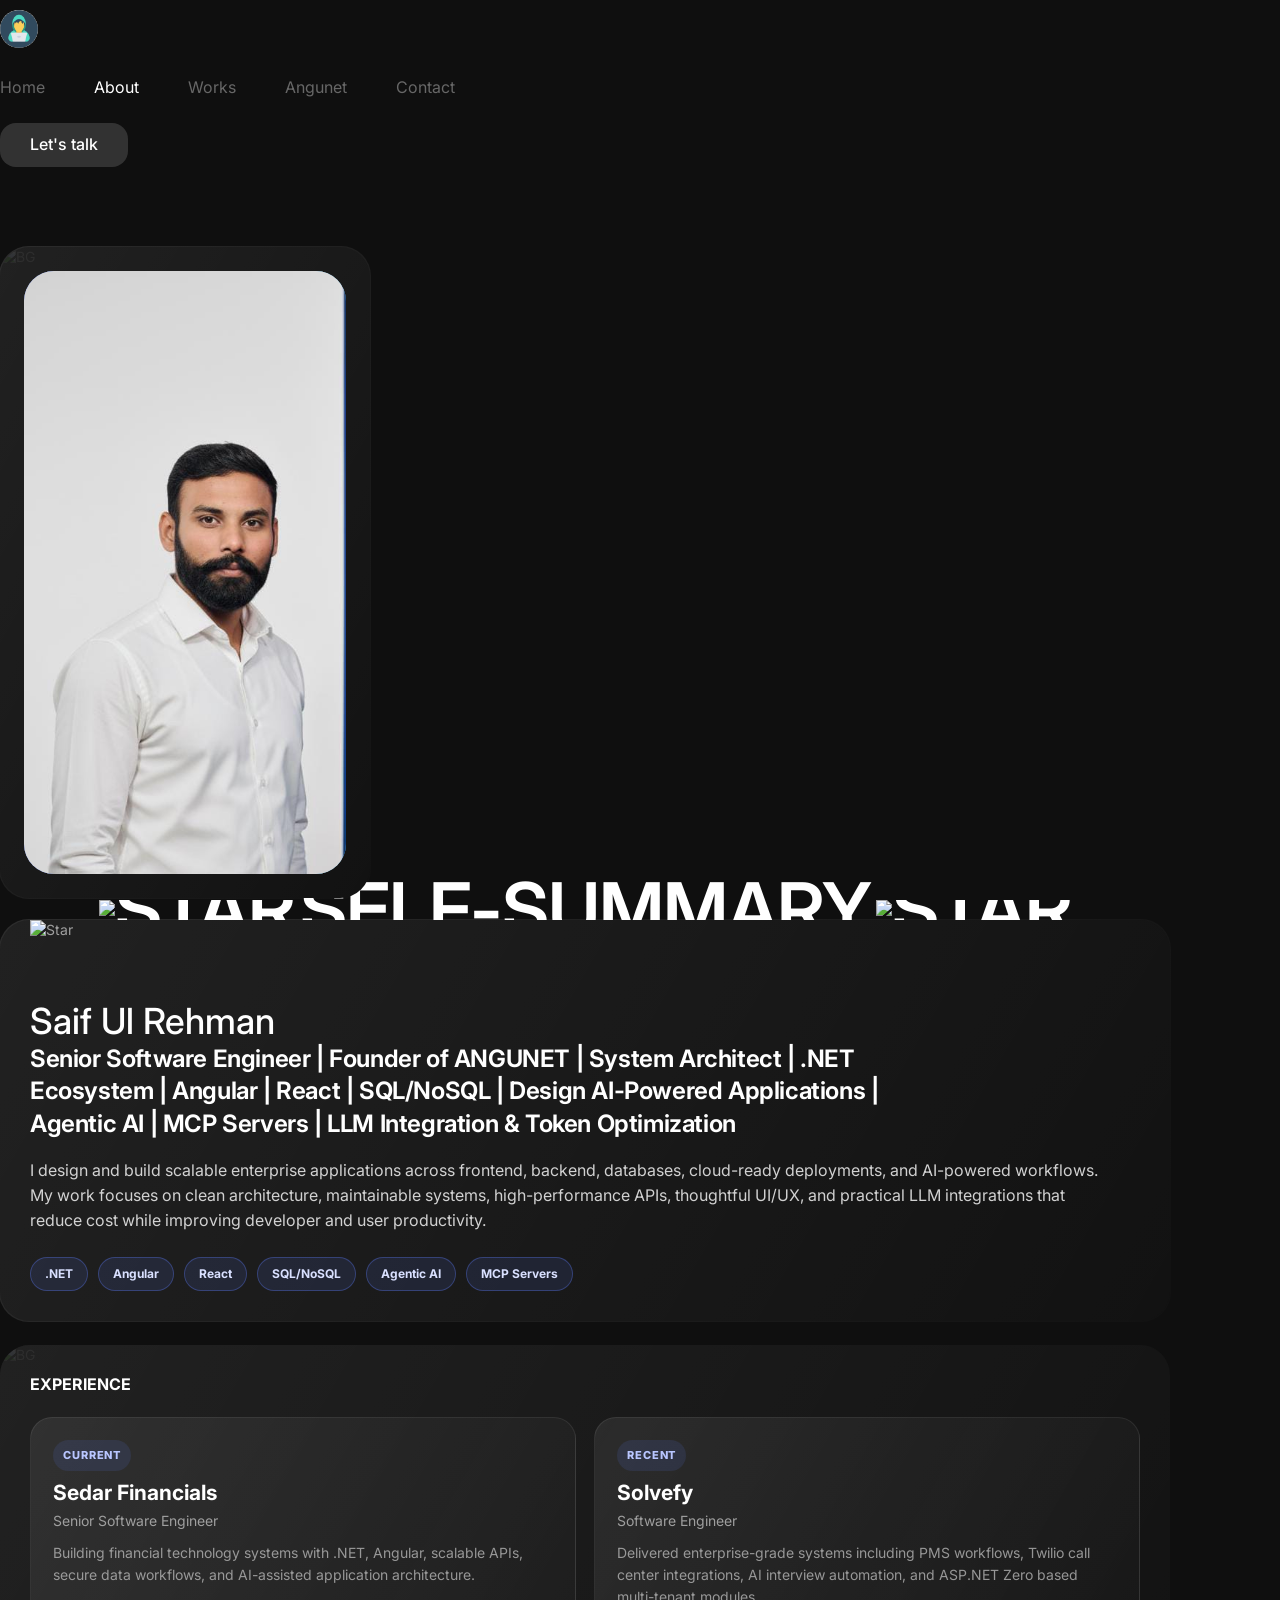
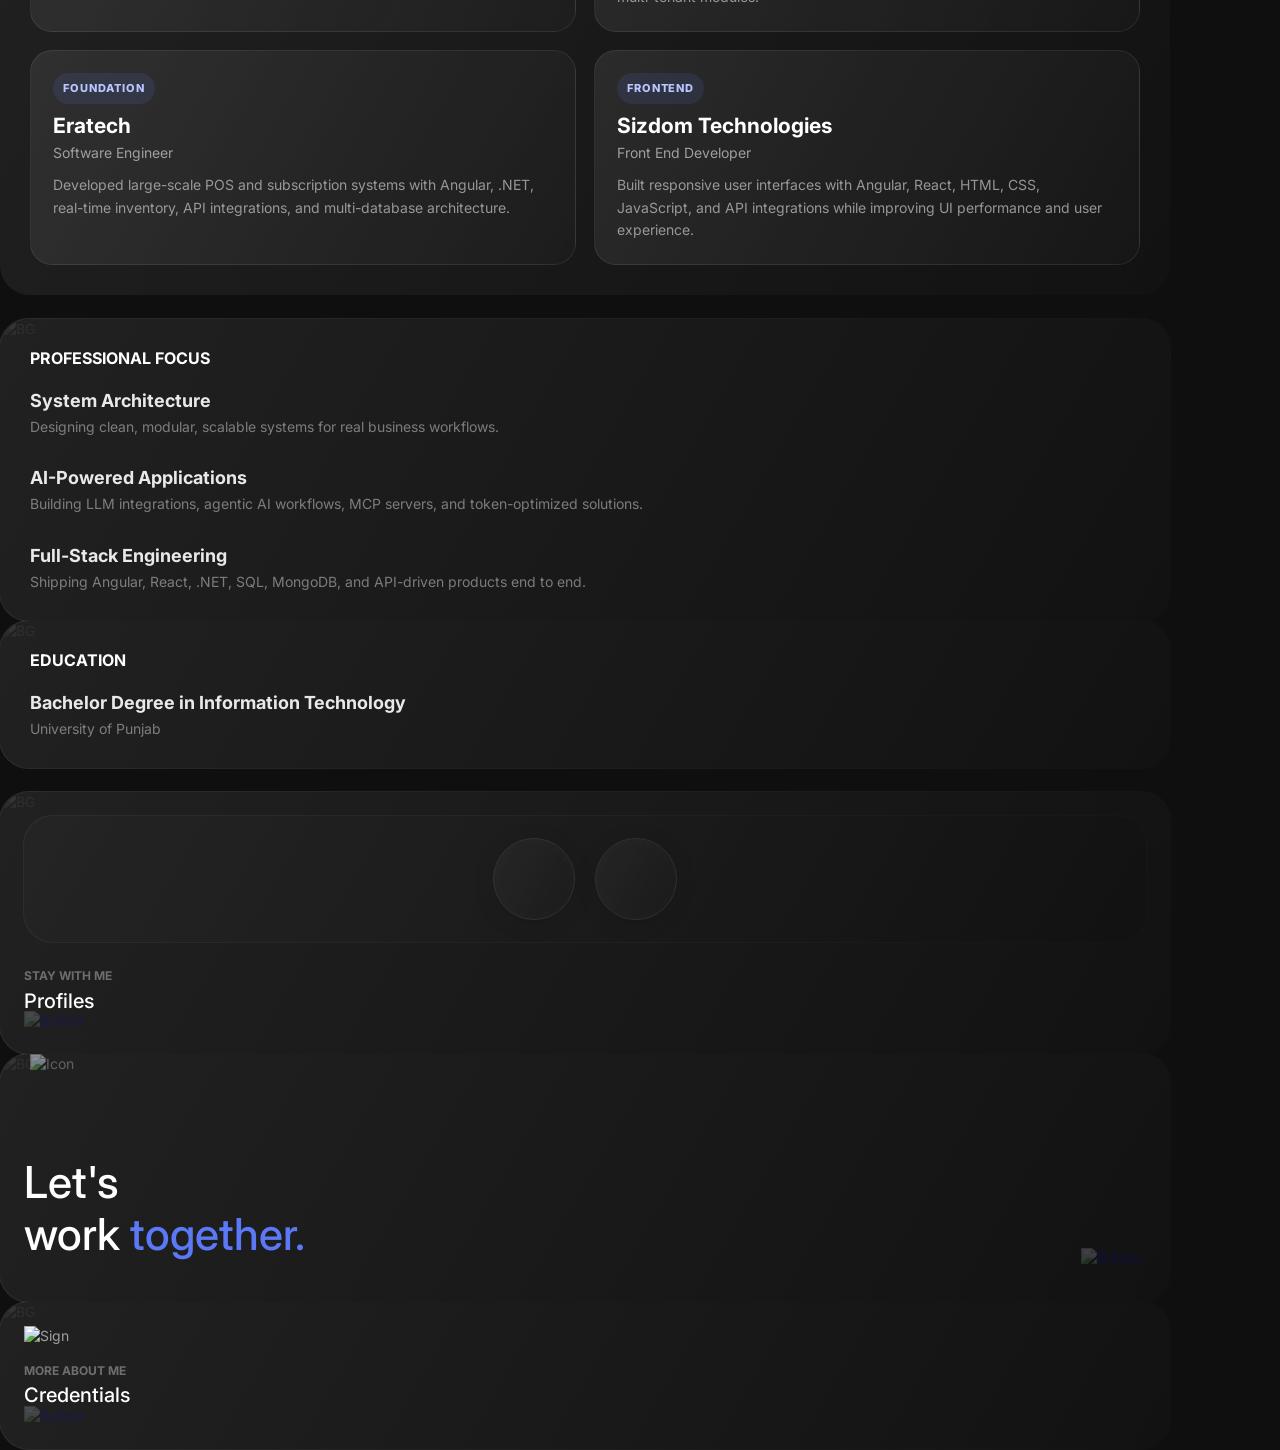
==== commit 4f6181cb: "Update portfolio with ANGUNET and professional pages" ====
--- a/about.html
+++ b/about.html
@@ -6,14 +6,14 @@
     <meta charset="UTF-8">
     <meta http-equiv="X-UA-Compatible" content="IE=edge">
     <meta name="viewport" content="width=device-width, initial-scale=1.0">
-    <title>Gridx - Personal Portfolio HTML Template</title>
+    <title>SAIF UL REHMAN</title>
 
     <!-- Fonts -->
     <link rel="preconnect" href="https://fonts.googleapis.com/">
     <link rel="preconnect" href="https://fonts.gstatic.com/" crossorigin>
     <link href="https://fonts.googleapis.com/css2?family=Inter:wght@100;200;300;400;500;600;700;800&amp;display=swap" rel="stylesheet">
 
-    <link rel="stylesheet" href="../../../cdn.jsdelivr.net/gh/iconoir-icons/iconoir%40main/css/iconoir.css">
+    <link rel="stylesheet" href="https://cdn.jsdelivr.net/gh/iconoir-icons/iconoir@main/css/iconoir.css">
 
     <link rel="stylesheet" href="assets/css/bootstrap.min.css">
     <link rel="stylesheet" href="assets/css/aos.css">
@@ -37,6 +37,7 @@
                             <li><a href="index.html">Home</a></li>
                             <li class="active"><a href="about.html">About</a></li>
                             <li><a href="works.html">Works</a></li>
+                            <li><a href="angunet.html">Angunet</a></li>
                             <li><a href="contact.html">Contact</a></li>
                         </ul>
                         <a href="contact.html" class="theme-btn">Let's talk</a>
@@ -61,19 +62,64 @@
                         <div class="about-image-box shadow-box">
                             <img src="assets/images/bg1.png" alt="BG" class="bg-img">
                             <div class="image-inner">
-                                <img src="assets/images/WhatsApp Image 2026-01-04 at 11.08.09 PM.jpeg" alt="About Me">
-                            </div>
+                                    <img src="assets/images/WhatsApp Image 2026-01-04 at 11.07.30 PM.jpeg" alt="About Me">
+                             </div>
                         </div>
                     </div>
 
                     <div class="about-details" data-aos="zoom-in">
                         <h1 class="section-heading" data-aos="fade-up"><img src="assets/images/star-2.png" alt="Star"> Self-summary <img src="assets/images/star-2.png" alt="Star"></h1>
-                        <div class="about-details-inner shadow-box">
+                        <div class="about-details-inner about-pro-summary shadow-box">
                             <img src="assets/images/icon2.png" alt="Star">
                             <h1>Saif Ul Rehman</h1>
-                            <p>I am a professional full-stack developer focused on UI/UX, modern frontend frameworks, backend services, and scalable database architectures. I bring real-world experience building web applications with React, Angular, Node.js, .NET, SQL, and MongoDB.</p>
-                        </div>
-
+                            <h2>Senior Software Engineer | Founder of ANGUNET | System Architect | .NET Ecosystem | Angular | React | SQL/NoSQL | Design AI-Powered Applications | Agentic AI | MCP Servers | LLM Integration &amp; Token Optimization</h2>
+                            <p>I design and build scalable enterprise applications across frontend, backend, databases, cloud-ready deployments, and AI-powered workflows. My work focuses on clean architecture, maintainable systems, high-performance APIs, thoughtful UI/UX, and practical LLM integrations that reduce cost while improving developer and user productivity.</p>
+                            <div class="about-pro-tags">
+                                <span>.NET</span>
+                                <span>Angular</span>
+                                <span>React</span>
+                                <span>SQL/NoSQL</span>
+                                <span>Agentic AI</span>
+                                <span>MCP Servers</span>
+                            </div>
+                        </div>
+
+                    </div>
+                </div>
+
+                <div class="row mt-24">
+                    <div class="col-md-12" data-aos="zoom-in">
+                        <div class="about-edc-exp about-experience-pro shadow-box">
+                            <img src="assets/images/bg1.png" alt="BG" class="bg-img">
+                            <h3>EXPERIENCE</h3>
+
+                            <div class="about-experience-grid">
+                                <article>
+                                    <span>Current</span>
+                                    <h2>Sedar Financials</h2>
+                                    <p class="type">Senior Software Engineer</p>
+                                    <p>Building financial technology systems with .NET, Angular, scalable APIs, secure data workflows, and AI-assisted application architecture.</p>
+                                </article>
+                                <article>
+                                    <span>Recent</span>
+                                    <h2>Solvefy</h2>
+                                    <p class="type">Software Engineer</p>
+                                    <p>Delivered enterprise-grade systems including PMS workflows, Twilio call center integrations, AI interview automation, and ASP.NET Zero based multi-tenant modules.</p>
+                                </article>
+                                <article>
+                                    <span>Foundation</span>
+                                    <h2>Eratech</h2>
+                                    <p class="type">Software Engineer</p>
+                                    <p>Developed large-scale POS and subscription systems with Angular, .NET, real-time inventory, API integrations, and multi-database architecture.</p>
+                                </article>
+                                <article>
+                                    <span>Frontend</span>
+                                    <h2>Sizdom Technologies</h2>
+                                    <p class="type">Front End Developer</p>
+                                    <p>Built responsive user interfaces with Angular, React, HTML, CSS, JavaScript, and API integrations while improving UI performance and user experience.</p>
+                                </article>
+                            </div>
+                        </div>
                     </div>
                 </div>
 
@@ -81,24 +127,20 @@
                     <div class="col-md-6" data-aos="zoom-in">
                         <div class="about-edc-exp about-personal shadow-box">
                             <img src="assets/images/bg1.png" alt="BG" class="bg-img">
-                            <h3>PERSONAL</h3>
+                            <h3>PROFESSIONAL FOCUS</h3>
 
                             <ul>
                                 <li>
-                                    <h2>Open Source Enthusiast</h2>
-                                    <p class="type">Contributing to libraries, tooling, and community projects.</p>
-                                </li>
-                                <li>
-                                    <h2>Design &amp; UX</h2>
-                                    <p class="type">Exploring interaction design, usability research, and visual systems.</p>
-                                </li>
-                                <li>
-                                    <h2>Learning &amp; Mentoring</h2>
-                                    <p class="type">Staying current on new tech while mentoring junior developers.</p>
-                                </li>
-                                <li>
-                                    <h2>Outdoors &amp; Fitness</h2>
-                                    <p class="type">Cycling, hiking, and staying active to keep ideas fresh.</p>
+                                    <h2>System Architecture</h2>
+                                    <p class="type">Designing clean, modular, scalable systems for real business workflows.</p>
+                                </li>
+                                <li>
+                                    <h2>AI-Powered Applications</h2>
+                                    <p class="type">Building LLM integrations, agentic AI workflows, MCP servers, and token-optimized solutions.</p>
+                                </li>
+                                <li>
+                                    <h2>Full-Stack Engineering</h2>
+                                    <p class="type">Shipping Angular, React, .NET, SQL, MongoDB, and API-driven products end to end.</p>
                                 </li>
                             </ul>
                         </div>
@@ -130,7 +172,7 @@
                                         <a href="https://www.linkedin.com/in/saif-ul-rehman777/" target="_blank" rel="noopener noreferrer" aria-label="LinkedIn">
                                             <i class="iconoir-linkedin"></i>
                                         </a>
-                                        <a href="https://github.com/saifulrehman" target="_blank" rel="noopener noreferrer" aria-label="GitHub">
+                                        <a href="https://github.com/saifii007" target="_blank" rel="noopener noreferrer" aria-label="GitHub">
                                             <i class="iconoir-github"></i>
                                         </a>
                                     </div>
@@ -192,4 +234,4 @@
     <script src="assets/js/aos.js"></script>
     <script src="assets/js/main.js"></script>
 </body>
-</html>+</html>
--- a/assets/css/style.css
+++ b/assets/css/style.css
@@ -602,6 +602,36 @@
     margin: 0;
     font-size: 16px;
 }
+.about-area .about-details .about-pro-summary {
+    padding-top: 92px;
+}
+.about-area .about-details .about-pro-summary h2 {
+    max-width: 880px;
+    color: #ffffff;
+    font-size: 24px;
+    line-height: 1.35;
+    font-weight: 650;
+    letter-spacing: -0.4px;
+    margin: 12px 0 18px;
+}
+.about-pro-tags {
+    display: flex;
+    flex-wrap: wrap;
+    gap: 10px;
+    margin-top: 24px;
+}
+.about-pro-tags span {
+    display: inline-flex;
+    align-items: center;
+    min-height: 34px;
+    padding: 0 14px;
+    border: 1px solid rgba(91, 120, 246, 0.34);
+    border-radius: 999px;
+    color: #d9e0ff;
+    background: rgba(91, 120, 246, 0.12);
+    font-size: 12px;
+    font-weight: 700;
+}
 .about-area .about-edc-exp {
     padding: 30px;
 }
@@ -633,6 +663,43 @@
     opacity: 0.6;
     font-weight: 400;
     margin: 0;
+}
+.about-experience-pro {
+    overflow: hidden;
+}
+.about-experience-grid {
+    display: grid;
+    grid-template-columns: repeat(2, minmax(0, 1fr));
+    gap: 18px;
+}
+.about-experience-grid article {
+    min-width: 0;
+    padding: 22px;
+    border: 1px solid rgba(255,255,255,0.08);
+    border-radius: 22px;
+    background: linear-gradient(120deg, rgba(255,255,255,0.08), rgba(255,255,255,0.02));
+}
+.about-experience-grid article span {
+    display: inline-flex;
+    margin-bottom: 12px;
+    padding: 6px 10px;
+    border-radius: 999px;
+    color: #b9c6ff;
+    background: rgba(91, 120, 246, 0.12);
+    font-size: 11px;
+    font-weight: 800;
+    letter-spacing: 0.08em;
+    text-transform: uppercase;
+}
+.about-experience-grid article h2 {
+    color: #ffffff;
+    margin-bottom: 8px;
+}
+.about-experience-grid article p:not(.type) {
+    color: #BCBCBC;
+    opacity: 0.76;
+    line-height: 1.6;
+    margin: 12px 0 0;
 }
 
 .main-aboutpage .about-area .about-contact-box {
@@ -1320,10 +1387,63 @@
 .contact-area {
     padding-top: 80px;
 }
+.contact-pro-area {
+    padding-bottom: 60px;
+}
+.contact-hero {
+    display: grid;
+    grid-template-columns: minmax(0, 1fr) auto;
+    gap: 28px;
+    align-items: center;
+    padding: 34px;
+    overflow: hidden;
+}
+.contact-hero .bg-img,
+.contact-availability .bg-img {
+    opacity: 0.08;
+    position: absolute;
+    left: 0;
+    top: 0;
+    border-radius: 30px;
+    width: 100%;
+    height: 100%;
+    object-fit: cover;
+}
+.contact-kicker {
+    display: inline-flex;
+    margin-bottom: 14px;
+    padding: 7px 12px;
+    border: 1px solid rgba(91, 120, 246, 0.35);
+    border-radius: 999px;
+    color: #b9c6ff;
+    background: rgba(91, 120, 246, 0.12);
+    font-size: 12px;
+    font-weight: 800;
+    letter-spacing: 0.08em;
+    text-transform: uppercase;
+}
+.contact-hero h1 {
+    color: #ffffff;
+    font-size: 44px;
+    line-height: 1.12;
+    max-width: 720px;
+    margin-bottom: 14px;
+}
+.contact-hero p {
+    max-width: 780px;
+    color: #BCBCBC;
+    opacity: 0.82;
+    font-size: 16px;
+    line-height: 1.65;
+    margin: 0;
+}
 .contact-area .contact-form {
     position: relative;
     max-width: 765px;
     width: 100%;
+}
+.contact-pro-form {
+    flex: 1;
 }
 .contact-area .contact-form .shadow-box {
     padding: 40px 40px 40px 40px;
@@ -1341,6 +1461,12 @@
 .contact-area .contact-form h1 span {
     color: var(--primary_color);
 }
+.contact-form-intro {
+    color: #BCBCBC;
+    opacity: 0.78;
+    line-height: 1.65;
+    margin: -14px 0 24px;
+}
 .contact-area .contact-form form .input-group + .input-group {
     margin-top: 16px;
 }
@@ -1375,6 +1501,9 @@
 .contact-area .contact-infos {
     width: 290px;
     flex: none;
+}
+.contact-pro-sidebar {
+    width: 350px;
 }
 .contact-area .contact-infos h3 {
     color: #fff;
@@ -1422,8 +1551,34 @@
     font-weight: 500;
     margin-bottom: 7px;
 }
+.contact-area .contact-infos .contact-details li .right h4 a {
+    color: inherit;
+}
+.contact-area .contact-infos .contact-details li .right h4 a:hover {
+    color: var(--primary_color);
+}
 .contact-area .contact-infos .contact-details li .right h4:last-child {
     margin-bottom: 0;
+}
+.contact-availability {
+    padding: 24px;
+    margin: 0 0 38px;
+    overflow: hidden;
+}
+.contact-availability span {
+    display: inline-flex;
+    margin-bottom: 10px;
+    color: #b9c6ff;
+    font-size: 12px;
+    font-weight: 800;
+    letter-spacing: 0.08em;
+    text-transform: uppercase;
+}
+.contact-availability p {
+    color: #BCBCBC;
+    opacity: 0.78;
+    line-height: 1.6;
+    margin: 0;
 }
 .contact-area .social-links {
     gap: 20px;
@@ -1446,6 +1601,261 @@
 .contact-area .social-links li a:before,
 .contact-area .social-links li a:after {
     border-radius: 50%;
+}
+
+
+
+/* # ANGUNET */
+.angunet-news-box {
+    overflow: hidden;
+}
+.angunet-news-box .bg-img,
+.angunet-hero .bg-img,
+.angunet-stack .bg-img,
+.angunet-info-card .bg-img {
+    opacity: 0.08;
+    position: absolute;
+    left: 0;
+    top: 0;
+    border-radius: 30px;
+    width: 100%;
+    height: 100%;
+    object-fit: cover;
+}
+.angunet-news-box .overlay-link {
+    z-index: 8;
+}
+.angunet-news-content {
+    display: grid;
+    grid-template-columns: minmax(0, 1fr) auto auto;
+    align-items: center;
+    gap: 28px;
+}
+.angunet-kicker {
+    display: inline-flex;
+    width: fit-content;
+    margin-bottom: 10px;
+    padding: 7px 12px;
+    border: 1px solid rgba(91, 120, 246, 0.35);
+    border-radius: 999px;
+    color: #b9c6ff;
+    background: rgba(91, 120, 246, 0.12);
+    font-size: 12px;
+    font-weight: 700;
+    letter-spacing: 0.08em;
+    text-transform: uppercase;
+}
+.angunet-news-copy h1,
+.angunet-hero-copy h1 {
+    color: #ffffff;
+    font-size: 58px;
+    line-height: 1;
+    margin-bottom: 14px;
+}
+.angunet-news-copy p,
+.angunet-hero-copy p,
+.angunet-founder-card p,
+.angunet-stack-grid p,
+.angunet-info-card p {
+    color: #BCBCBC;
+    opacity: 0.85;
+    line-height: 1.65;
+    margin: 0;
+}
+.angunet-news-icons {
+    display: grid;
+    grid-template-columns: repeat(2, minmax(120px, 1fr));
+    gap: 12px;
+    min-width: 300px;
+}
+.angunet-news-icons span,
+.angunet-stack-grid div {
+    display: grid;
+    gap: 10px;
+    align-items: center;
+    justify-items: center;
+    padding: 14px;
+    border: 1px solid rgba(255,255,255,0.08);
+    border-radius: 20px;
+    color: #ffffff;
+    background: linear-gradient(120deg, rgba(255,255,255,0.08), rgba(255,255,255,0.02));
+    font-weight: 600;
+}
+.angunet-news-icons img {
+    width: 34px;
+    height: 34px;
+    object-fit: contain;
+}
+.angunet-area {
+    padding-top: 80px;
+    padding-bottom: 60px;
+}
+.angunet-hero {
+    display: grid;
+    grid-template-columns: minmax(230px, 0.9fr) minmax(0, 1.1fr) 320px;
+    gap: 34px;
+    align-items: center;
+    padding: 42px;
+    overflow: hidden;
+    isolation: isolate;
+}
+.angunet-hero::before {
+    content: '';
+    position: absolute;
+    inset: 0;
+    z-index: 0;
+    background:
+        radial-gradient(circle at 18% 20%, rgba(91, 120, 246, 0.32), transparent 30%),
+        radial-gradient(circle at 84% 18%, rgba(255, 255, 255, 0.08), transparent 26%),
+        linear-gradient(135deg, rgba(91, 120, 246, 0.16), transparent 55%);
+}
+.angunet-visual-panel,
+.angunet-hero-copy,
+.angunet-founder-card,
+.angunet-stack > h2,
+.angunet-stack-grid,
+.angunet-info-card > * {
+    position: relative;
+    z-index: 2;
+}
+.angunet-visual-panel {
+    min-height: 370px;
+    display: flex;
+    flex-direction: column;
+    justify-content: space-between;
+    padding: 26px;
+    border: 1px solid rgba(255,255,255,0.1);
+    border-radius: 28px;
+    background:
+        linear-gradient(145deg, rgba(91, 120, 246, 0.2), rgba(255,255,255,0.04)),
+        rgba(15, 15, 15, 0.55);
+    box-shadow: inset 0 1px 0 rgba(255,255,255,0.08);
+}
+.angunet-logo-mark {
+    width: 74px;
+    height: 74px;
+    display: grid;
+    place-items: center;
+    border-radius: 24px;
+    color: #ffffff;
+    font-size: 42px;
+    font-weight: 800;
+    background: linear-gradient(135deg, #5B78F6, #94a3ff);
+    box-shadow: 0 22px 60px rgba(91, 120, 246, 0.35);
+}
+.angunet-visual-icons {
+    display: grid;
+    grid-template-columns: repeat(2, minmax(0, 1fr));
+    gap: 14px;
+    margin: 34px 0;
+}
+.angunet-visual-icons span {
+    min-height: 92px;
+    display: grid;
+    place-items: center;
+    border: 1px solid rgba(255,255,255,0.09);
+    border-radius: 22px;
+    background: rgba(255,255,255,0.05);
+}
+.angunet-visual-icons img {
+    width: 56px;
+    height: 56px;
+    object-fit: contain;
+}
+.angunet-visual-panel p {
+    color: #ffffff;
+    opacity: 0.78;
+    line-height: 1.65;
+    margin: 0;
+}
+.angunet-hero-copy p strong {
+    color: #ffffff;
+}
+.angunet-actions {
+    display: flex;
+    flex-wrap: wrap;
+    gap: 12px;
+    margin-top: 24px;
+}
+.secondary-theme-btn {
+    background: #ffffff;
+    color: #0F0F0F;
+}
+.secondary-theme-btn:hover {
+    background: var(--primary_color);
+    color: #ffffff;
+}
+.angunet-founder-card {
+    padding: 22px;
+    border: 1px solid rgba(255,255,255,0.08);
+    border-radius: 26px;
+    background:
+        linear-gradient(120deg, rgba(255,255,255,0.1), rgba(255,255,255,0.03)),
+        rgba(15, 15, 15, 0.55);
+    box-shadow: 0 22px 70px rgba(0,0,0,0.22);
+}
+.angunet-founder-card img {
+    width: 100%;
+    height: 285px;
+    object-fit: cover;
+    object-position: center top;
+    border-radius: 22px;
+    margin-bottom: 18px;
+    background: #222;
+}
+.angunet-founder-card span,
+.angunet-stack-grid span {
+    display: block;
+    color: #b9c6ff;
+    font-size: 12px;
+    font-weight: 700;
+    letter-spacing: 0.08em;
+    text-transform: uppercase;
+}
+.angunet-founder-card h2,
+.angunet-stack h2,
+.angunet-info-card h3 {
+    color: #ffffff;
+    margin-bottom: 12px;
+}
+.angunet-stack {
+    padding: 34px;
+}
+.angunet-stack h2 {
+    font-size: 32px;
+}
+.angunet-stack-grid {
+    display: grid;
+    grid-template-columns: repeat(4, minmax(0, 1fr));
+    gap: 16px;
+}
+.angunet-stack-grid img,
+.angunet-stack-grid i,
+.angunet-card-icon {
+    width: 58px;
+    height: 58px;
+    object-fit: contain;
+    color: #ffffff;
+    font-size: 58px;
+    line-height: 1;
+}
+.angunet-info-card {
+    height: 100%;
+    padding: 28px;
+}
+.angunet-card-icon {
+    display: block;
+    margin-bottom: 18px;
+}
+.angunet-info-card code {
+    display: block;
+    overflow-x: auto;
+    margin: 14px 0;
+    padding: 12px 14px;
+    border-radius: 12px;
+    color: #dbeafe;
+    background: rgba(0,0,0,0.35);
+    white-space: nowrap;
 }
 
 
@@ -1604,6 +2014,20 @@
         width: 100%;
         padding-bottom: 30px;
     }
+    .angunet-news-content,
+    .angunet-stack-grid {
+        grid-template-columns: 1fr 1fr;
+    }
+    .angunet-hero {
+        grid-template-columns: 1fr 1fr;
+    }
+    .angunet-visual-panel {
+        grid-column: 1 / -1;
+        min-height: auto;
+    }
+    .angunet-news-icons {
+        min-width: 0;
+    }
 }
 
 @media (max-width: 920px) {
@@ -1659,6 +2083,9 @@
     .profile-contact-credentials-wrap {
         display: grid !important;
         grid-template-columns: 1fr 1fr;
+    }
+    .about-experience-grid {
+        grid-template-columns: 1fr;
     }
     .project-details-wrap .project-about-2,
     .project-details-wrap .project-infos-wrap {
@@ -1752,11 +2179,15 @@
     .credential-area .container .gx-row  {
         flex-direction: column;
     }
+    .contact-hero {
+        grid-template-columns: 1fr;
+    }
     .contact-area .contact-form {
         margin-top: 50px;
     }
     .project-details-wrap .project-about-2 .left-details,
     .contact-area .contact-form,
+    .contact-pro-sidebar,
     .credential-area .credential-sidebar {
         width: 100%;
     }
@@ -1794,6 +2225,22 @@
     .service-area .container > .section-heading {
         display: flex;
         margin-bottom: 30px;
+    }
+    .angunet-news-content,
+    .angunet-hero,
+    .angunet-stack-grid {
+        grid-template-columns: 1fr;
+    }
+    .angunet-visual-panel {
+        grid-column: auto;
+    }
+    .angunet-hero,
+    .angunet-stack {
+        padding: 26px;
+    }
+    .angunet-news-copy h1,
+    .angunet-hero-copy h1 {
+        font-size: 42px;
     }
 
     .blog-details-area,
@@ -1849,6 +2296,12 @@
     .contact-area .contact-form h1 {
         font-size: 34px;
     }
+    .contact-hero {
+        padding: 26px;
+    }
+    .contact-hero h1 {
+        font-size: 32px;
+    }
     .contact-area .contact-form .shadow-box {
         padding: 55px 20px 30px 20px;
     }
@@ -1883,6 +2336,9 @@
     .section-heading {
         font-size: 26px;
     }
+    .about-area .about-details .about-pro-summary h2 {
+        font-size: 20px;
+    }
     .about-area .about-details .about-details-inner {
         padding-top: 80px;
     }
@@ -1969,4 +2425,4 @@
     .blog-details-area .blog-details-content .comments-and-form-wrap .comments .children {
         padding-left: 0;
     }
-}+}
